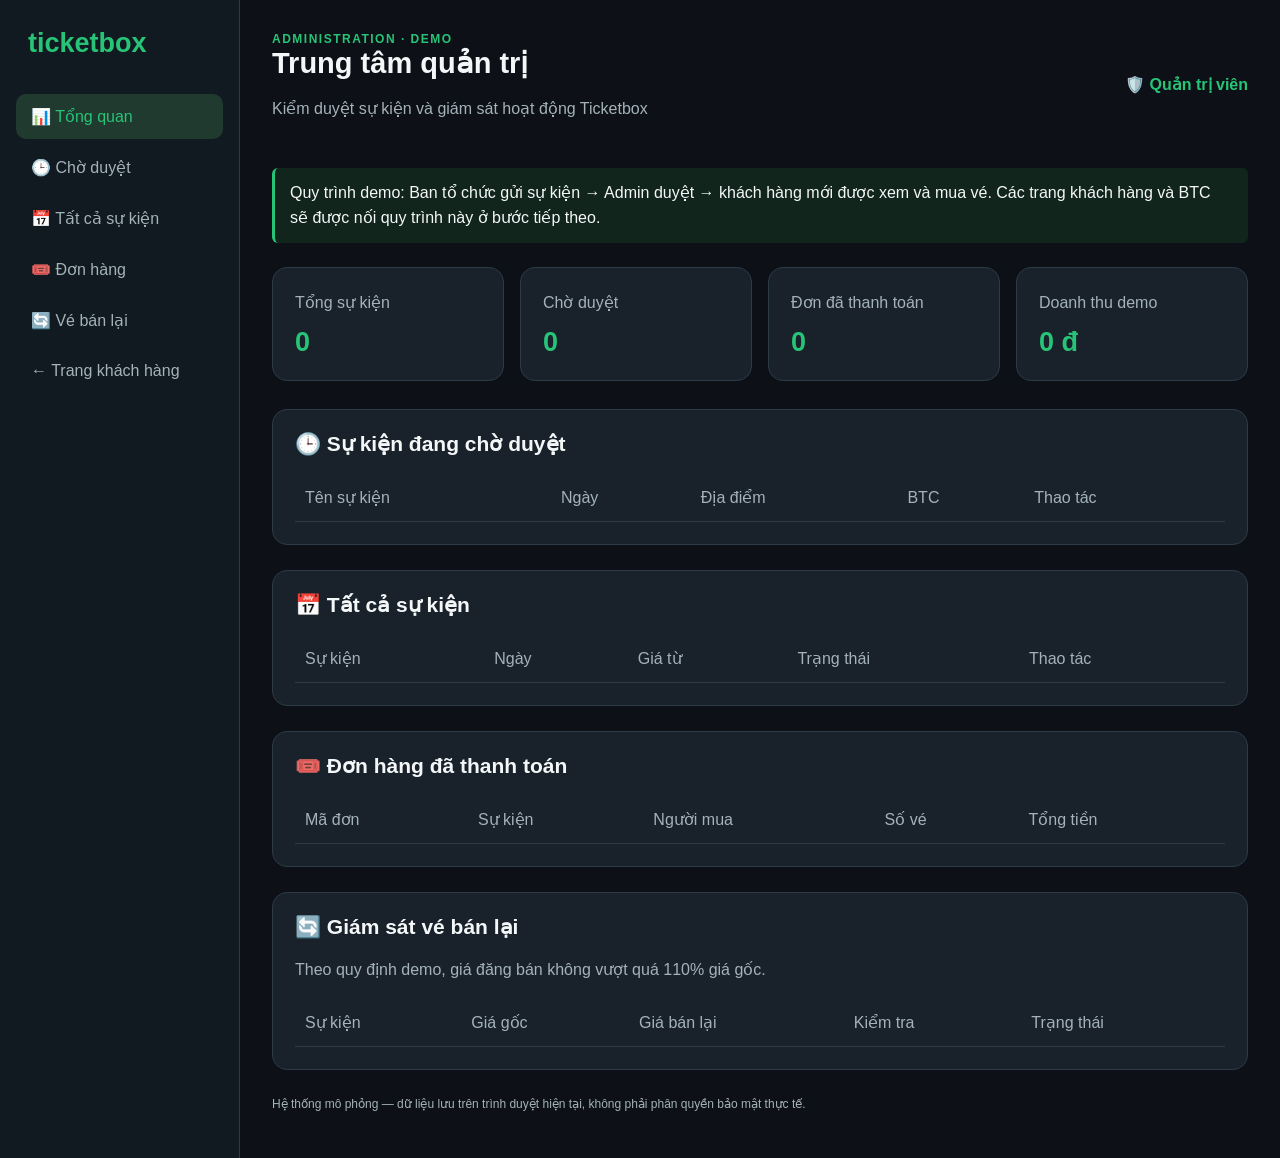
==== admin.html @ 5435ac89 "Create admin.html" ====
<!DOCTYPE html>
<html lang="vi">
<head>
  <meta charset="UTF-8">
  <meta name="viewport" content="width=device-width, initial-scale=1">
  <title>Quản trị viên | Ticketbox Demo</title>

  <style>
    :root {
      --bg: #0d1117;
      --side: #111a20;
      --panel: #19222b;
      --line: #2c3b46;
      --green: #27c477;
      --text: #f4f7f8;
      --muted: #a4b2ba;
    }

    * { box-sizing: border-box; }

    html { scroll-behavior: smooth; }

    body {
      margin: 0;
      background: var(--bg);
      color: var(--text);
      font-family: Arial, sans-serif;
    }

    a {
      color: inherit;
      text-decoration: none;
    }

    button {
      font: inherit;
      cursor: pointer;
    }

    .layout {
      display: grid;
      grid-template-columns: 240px minmax(0, 1fr);
      min-height: 100vh;
    }

    .sidebar {
      background: var(--side);
      border-right: 1px solid var(--line);
      padding: 28px 16px;
    }

    .brand {
      display: block;
      color: var(--green);
      font-size: 27px;
      font-weight: 900;
      margin: 0 12px 35px;
    }

    .nav-link {
      display: block;
      padding: 13px 15px;
      margin-bottom: 6px;
      border-radius: 10px;
      color: var(--muted);
    }

    .nav-link:hover,
    .nav-link.active {
      background: #203a30;
      color: var(--green);
    }

    .main {
      padding: 32px;
      min-width: 0;
    }

    .topbar {
      display: flex;
      align-items: center;
      justify-content: space-between;
      gap: 15px;
      margin-bottom: 30px;
      flex-wrap: wrap;
    }

    h1 {
      margin: 0 0 8px;
      font-size: 29px;
    }

    h2 {
      margin: 0 0 18px;
      font-size: 21px;
    }

    .muted {
      color: var(--muted);
      line-height: 1.6;
    }

    .eyebrow {
      color: var(--green);
      font-size: 12px;
      letter-spacing: 1.5px;
      text-transform: uppercase;
      font-weight: bold;
    }

    .stats {
      display: grid;
      grid-template-columns: repeat(4, minmax(0, 1fr));
      gap: 16px;
      margin-bottom: 28px;
    }

    .stat,
    .panel {
      background: var(--panel);
      border: 1px solid var(--line);
      border-radius: 15px;
      padding: 22px;
    }

    .stat strong {
      display: block;
      color: var(--green);
      font-size: 27px;
      margin-top: 12px;
    }

    .panel { margin-bottom: 25px; }

    .table-wrap { overflow-x: auto; }

    table {
      width: 100%;
      border-collapse: collapse;
      min-width: 680px;
    }

    th, td {
      padding: 14px 10px;
      text-align: left;
      border-bottom: 1px solid var(--line);
      vertical-align: middle;
    }

    th {
      color: var(--muted);
      font-weight: normal;
    }

    .status {
      display: inline-block;
      padding: 6px 10px;
      border-radius: 30px;
      font-size: 12px;
      font-weight: bold;
    }

    .pending {
      background: #53421d;
      color: #ffd777;
    }

    .approved {
      background: #204632;
      color: #70e7a6;
    }

    .rejected {
      background: #503035;
      color: #ff9999;
    }

    .btn {
      background: var(--green);
      border: 1px solid var(--green);
      color: #07160f;
      border-radius: 9px;
      padding: 10px 14px;
      font-weight: bold;
    }

    .btn.outline {
      background: transparent;
      color: var(--green);
    }

    .btn.danger {
      background: transparent;
      border-color: #f18b8b;
      color: #f18b8b;
    }

    .btn.small {
      font-size: 12px;
      padding: 7px 10px;
      margin: 3px;
    }

    .note {
      border-left: 3px solid var(--green);
      padding: 12px 15px;
      background: #12251d;
      border-radius: 6px;
      margin-bottom: 24px;
      line-height: 1.6;
    }

    .role {
      color: var(--green);
      font-weight: bold;
    }

    .mini { font-size: 12px; }

    @media (max-width: 1050px) {
      .stats {
        grid-template-columns: repeat(2, 1fr);
      }
    }

    @media (max-width: 750px) {
      .layout {
        grid-template-columns: 1fr;
      }

      .sidebar {
        border-right: none;
        border-bottom: 1px solid var(--line);
        padding: 15px;
      }

      .brand { margin: 0 0 12px; }

      .nav-link {
        display: inline-block;
        margin: 3px;
      }

      .main { padding: 18px; }

      .stats { gap: 10px; }

      .stat { padding: 15px; }

      .stat strong { font-size: 21px; }
    }
  </style>
</head>

<body>
  <div class="layout">

    <aside class="sidebar">
      <a class="brand" href="admin.html">ticketbox</a>

      <a class="nav-link active" href="#dashboard">
        📊 Tổng quan
      </a>

      <a class="nav-link" href="#pending">
        🕒 Chờ duyệt
      </a>

      <a class="nav-link" href="#all-events">
        📅 Tất cả sự kiện
      </a>

      <a class="nav-link" href="#orders">
        🎟️ Đơn hàng
      </a>

      <a class="nav-link" href="#resales">
        🔄 Vé bán lại
      </a>

      <a class="nav-link" href="index.html">
        ← Trang khách hàng
      </a>
    </aside>

    <main class="main">

      <header class="topbar" id="dashboard">
        <div>
          <div class="eyebrow">
            Administration · Demo
          </div>

          <h1>Trung tâm quản trị</h1>

          <p class="muted">
            Kiểm duyệt sự kiện và giám sát hoạt động Ticketbox
          </p>
        </div>

        <div class="role">
          🛡️ Quản trị viên
        </div>
      </header>

      <div class="note">
        Quy trình demo: Ban tổ chức gửi sự kiện →
        Admin duyệt → khách hàng mới được xem và mua vé.
        Các trang khách hàng và BTC sẽ được nối quy trình
        này ở bước tiếp theo.
      </div>

      <section class="stats">
        <div class="stat">
          <span class="muted">Tổng sự kiện</span>
          <strong id="statEvents">0</strong>
        </div>

        <div class="stat">
          <span class="muted">Chờ duyệt</span>
          <strong id="statPending">0</strong>
        </div>

        <div class="stat">
          <span class="muted">Đơn đã thanh toán</span>
          <strong id="statOrders">0</strong>
        </div>

        <div class="stat">
          <span class="muted">Doanh thu demo</span>
          <strong id="statRevenue">0 đ</strong>
        </div>
      </section>

      <section class="panel" id="pending">
        <h2>🕒 Sự kiện đang chờ duyệt</h2>

        <div class="table-wrap">
          <table>
            <thead>
              <tr>
                <th>Tên sự kiện</th>
                <th>Ngày</th>
                <th>Địa điểm</th>
                <th>BTC</th>
                <th>Thao tác</th>
              </tr>
            </thead>

            <tbody id="pendingTable"></tbody>
          </table>
        </div>
      </section>

      <section class="panel" id="all-events">
        <h2>📅 Tất cả sự kiện</h2>

        <div class="table-wrap">
          <table>
            <thead>
              <tr>
                <th>Sự kiện</th>
                <th>Ngày</th>
                <th>Giá từ</th>
                <th>Trạng thái</th>
                <th>Thao tác</th>
              </tr>
            </thead>

            <tbody id="eventTable"></tbody>
          </table>
        </div>
      </section>

      <section class="panel" id="orders">
        <h2>🎟️ Đơn hàng đã thanh toán</h2>

        <div class="table-wrap">
          <table>
            <thead>
              <tr>
                <th>Mã đơn</th>
                <th>Sự kiện</th>
                <th>Người mua</th>
                <th>Số vé</th>
                <th>Tổng tiền</th>
              </tr>
            </thead>

            <tbody id="orderTable"></tbody>
          </table>
        </div>
      </section>

      <section class="panel" id="resales">
        <h2>🔄 Giám sát vé bán lại</h2>

        <p class="muted">
          Theo quy định demo, giá đăng bán không vượt quá
          110% giá gốc.
        </p>

        <div class="table-wrap">
          <table>
            <thead>
              <tr>
                <th>Sự kiện</th>
                <th>Giá gốc</th>
                <th>Giá bán lại</th>
                <th>Kiểm tra</th>
                <th>Trạng thái</th>
              </tr>
            </thead>

            <tbody id="resaleTable"></tbody>
          </table>
        </div>
      </section>

      <p class="muted mini">
        Hệ thống mô phỏng — dữ liệu lưu trên trình duyệt
        hiện tại, không phải phân quyền bảo mật thực tế.
      </p>

    </main>
  </div>

  <script src="data.js?v=4"></script>
  <script src="admin.js?v=1"></script>
</body>
</html>
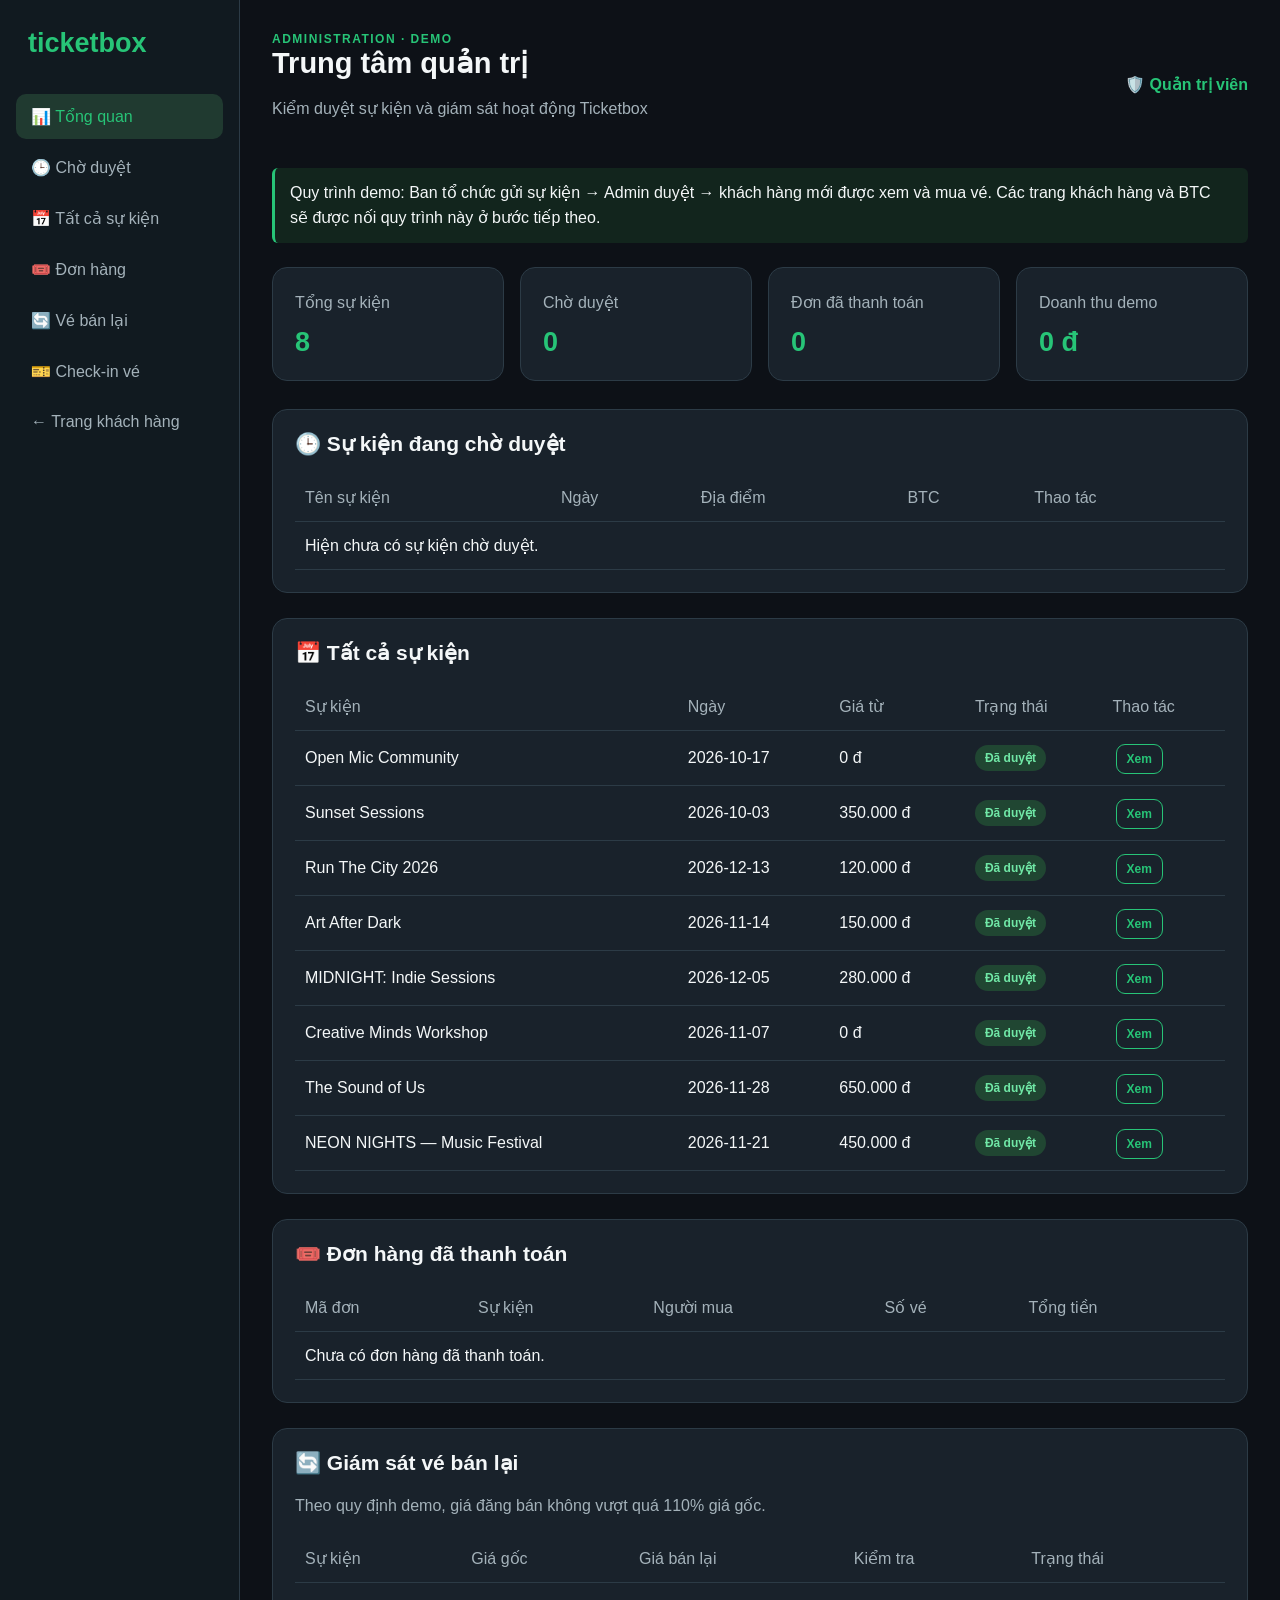
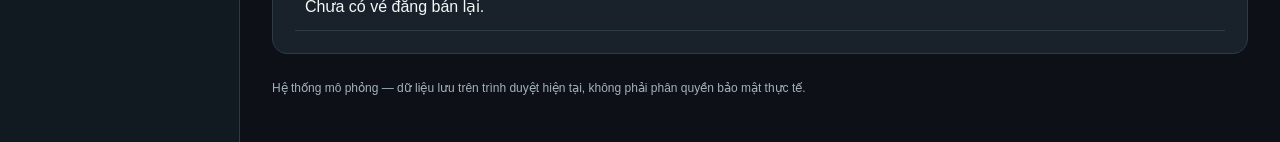
==== commit 17fb78d2: "Update admin.html" ====
--- a/admin.html
+++ b/admin.html
@@ -278,7 +278,9 @@
       <a class="nav-link" href="#resales">
         🔄 Vé bán lại
       </a>
-
+<a class="nav-link" href="checkin.html">
+  🎫 Check-in vé
+</a>
       <a class="nav-link" href="index.html">
         ← Trang khách hàng
       </a>
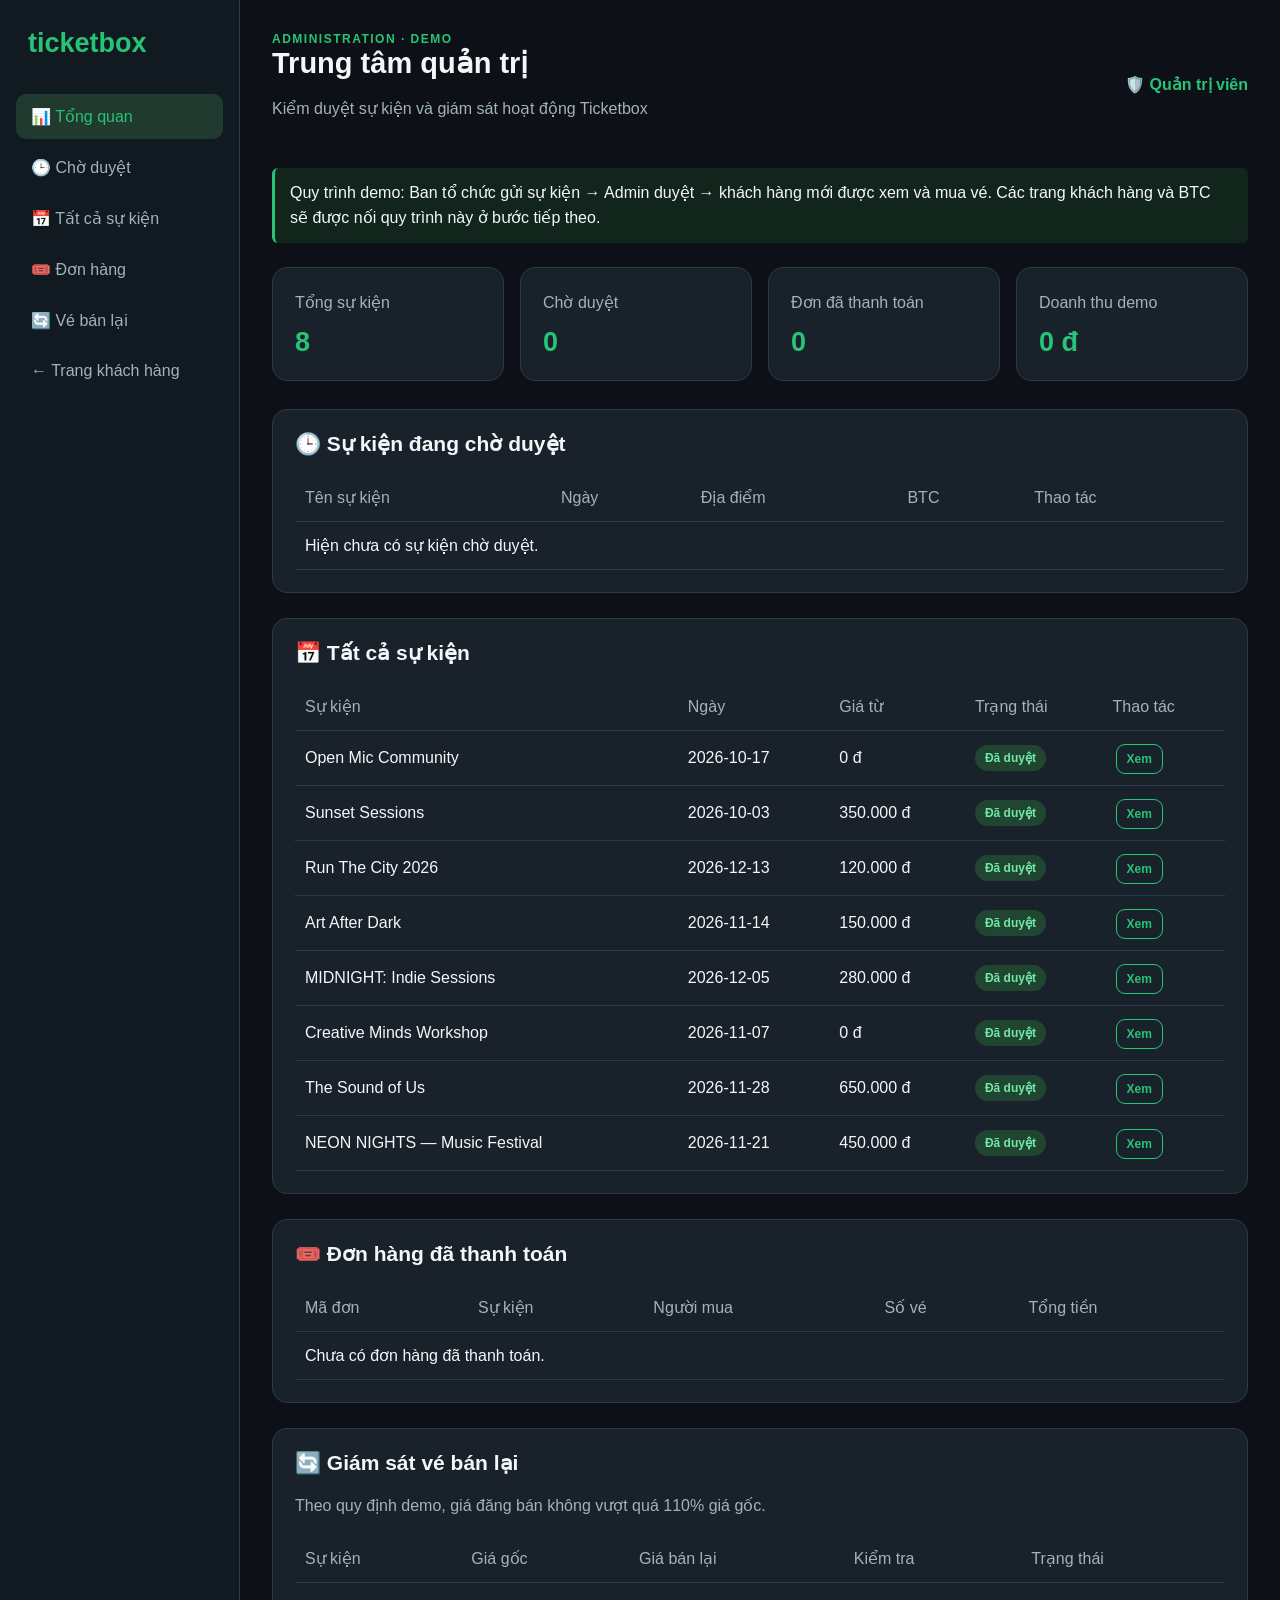
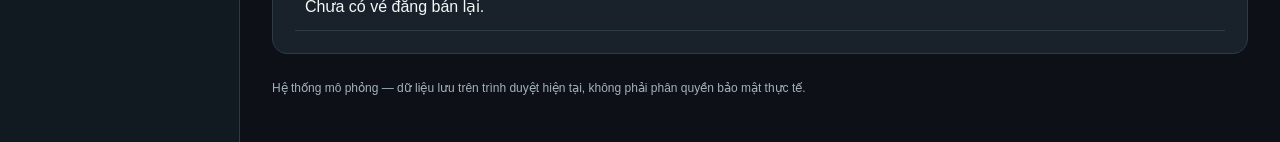
==== commit 58a7b06f: "Update admin.html" ====
--- a/admin.html
+++ b/admin.html
@@ -278,9 +278,7 @@
       <a class="nav-link" href="#resales">
         🔄 Vé bán lại
       </a>
-<a class="nav-link" href="checkin.html">
-  🎫 Check-in vé
-</a>
+      
       <a class="nav-link" href="index.html">
         ← Trang khách hàng
       </a>
